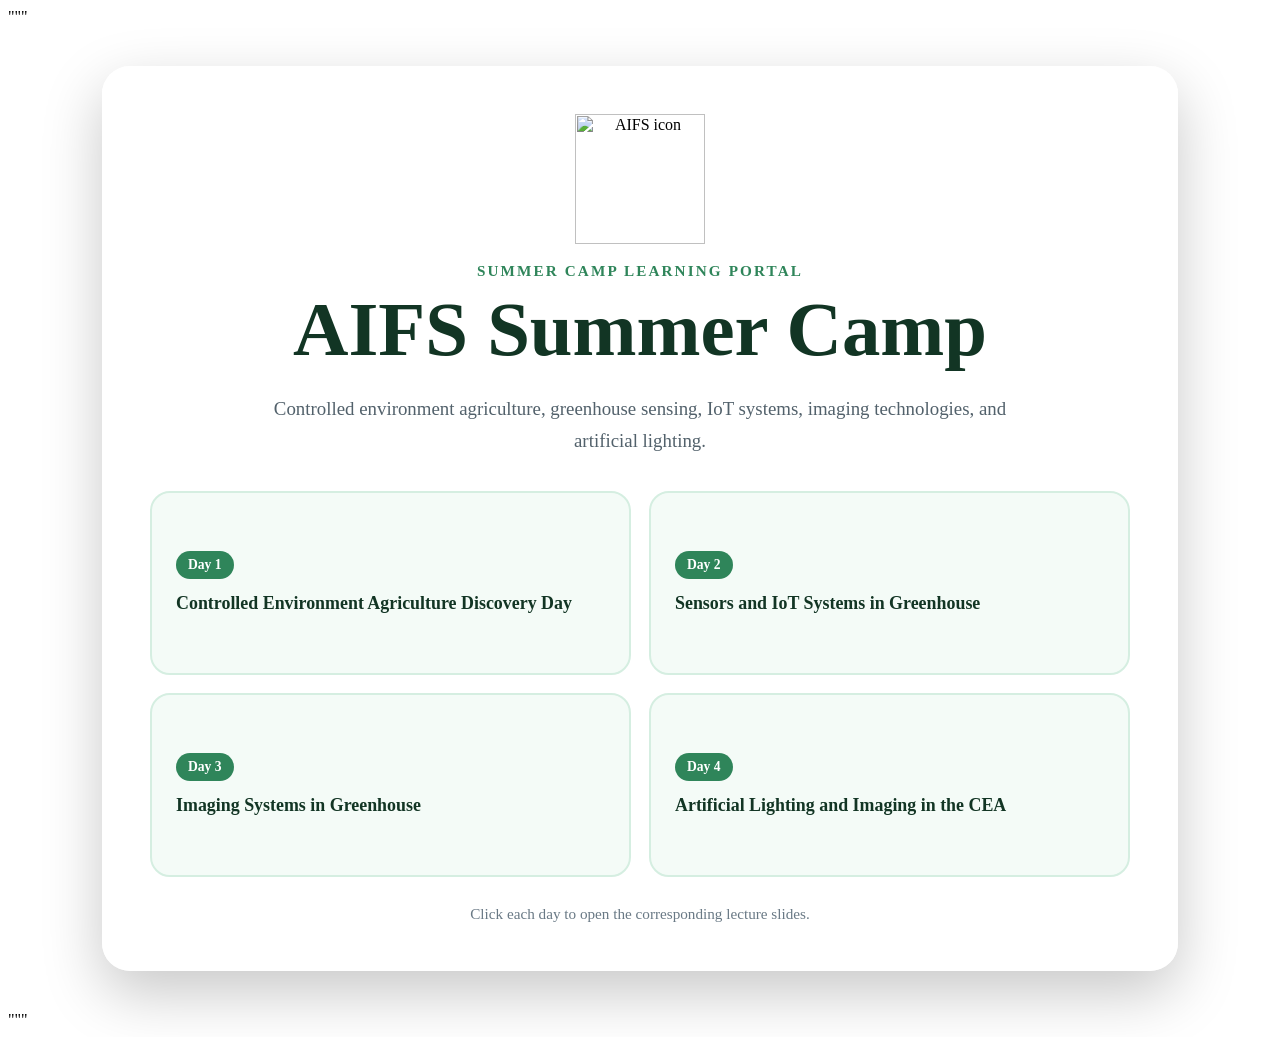
==== index.html @ a316f8f2 "First Commit" ====
"""<!DOCTYPE html>
<html lang="en">
<head>
  <meta charset="UTF-8" />
  <meta name="viewport" content="width=device-width, initial-scale=1.0" />
  <title>AIFS Summer Camp</title>
  <link rel="stylesheet" href="style.css" />
</head>
<body>
  <main class="cover-page">
    <section class="hero-card">
      <!-- 
        AIFS icon/logo placeholder:
        Put your AIFS icon image inside the images folder and name it:
        aifs-icon.png

        Example path:
        images/aifs-icon.png
      -->
      <img src="images/aifs-icon.png" alt="AIFS icon" class="aifs-icon" />

      <p class="eyebrow">Summer Camp Learning Portal</p>
      <h1>AIFS Summer Camp</h1>

      <p class="subtitle">
        Controlled environment agriculture, greenhouse sensing, IoT systems,
        imaging technologies, and artificial lighting.
      </p>

      <div class="button-grid">
        <a class="day-button" href="slides/day1-controlled-environment-agriculture-discovery-day.pdf">
          <span class="day-label">Day 1</span>
          <span class="day-title">Controlled Environment Agriculture Discovery Day</span>
        </a>

        <a class="day-button" href="slides/day2-sensors-and-iot-systems-in-greenhouse.pdf">
          <span class="day-label">Day 2</span>
          <span class="day-title">Sensors and IoT Systems in Greenhouse</span>
        </a>

        <a class="day-button" href="slides/day3-imaging-systems-in-greenhouse.pdf">
          <span class="day-label">Day 3</span>
          <span class="day-title">Imaging Systems in Greenhouse</span>
        </a>

        <a class="day-button" href="slides/day4-artificial-lighting-and-imaging-in-cea.pdf">
          <span class="day-label">Day 4</span>
          <span class="day-title">Artificial Lighting and Imaging in the CEA</span>
        </a>
      </div>

      <p class="note">
        Click each day to open the corresponding lecture slides.
      </p>
    </section>
  </main>
</body>
</html>
"""
---- style.css ----
"""* {
  box-sizing: border-box;
}

body {
  margin: 0;
  font-family: Arial, Helvetica, sans-serif;
  color: #1f2933;
  background:
    linear-gradient(rgba(14, 70, 47, 0.78), rgba(14, 70, 47, 0.78)),
    url("images/background.jpg");
  background-size: cover;
  background-position: center;
  background-attachment: fixed;
}

.cover-page {
  min-height: 100vh;
  display: flex;
  align-items: center;
  justify-content: center;
  padding: 40px 18px;
}

.hero-card {
  width: 100%;
  max-width: 980px;
  padding: 48px;
  text-align: center;
  background: rgba(255, 255, 255, 0.94);
  border-radius: 28px;
  box-shadow: 0 22px 60px rgba(0, 0, 0, 0.22);
}

.aifs-icon {
  width: 130px;
  height: 130px;
  object-fit: contain;
  margin-bottom: 18px;
}

.eyebrow {
  margin: 0 0 10px;
  font-size: 0.95rem;
  letter-spacing: 0.14em;
  text-transform: uppercase;
  color: #2f855a;
  font-weight: 700;
}

h1 {
  margin: 0;
  font-size: clamp(2.4rem, 6vw, 5rem);
  color: #123524;
  line-height: 1.05;
}

.subtitle {
  max-width: 760px;
  margin: 22px auto 34px;
  font-size: 1.18rem;
  line-height: 1.7;
  color: #52616b;
}

.button-grid {
  display: grid;
  grid-template-columns: repeat(2, minmax(0, 1fr));
  gap: 18px;
  margin-top: 20px;
}

.day-button {
  display: flex;
  flex-direction: column;
  justify-content: center;
  min-height: 132px;
  padding: 24px;
  text-decoration: none;
  text-align: left;
  border-radius: 20px;
  background: #f4fbf7;
  border: 2px solid #d5eee1;
  color: #123524;
  transition: transform 0.18s ease, box-shadow 0.18s ease, border-color 0.18s ease;
}

.day-button:hover {
  transform: translateY(-4px);
  box-shadow: 0 14px 28px rgba(31, 78, 61, 0.18);
  border-color: #2f855a;
}

.day-label {
  display: inline-block;
  width: fit-content;
  margin-bottom: 12px;
  padding: 6px 12px;
  border-radius: 999px;
  background: #2f855a;
  color: white;
  font-size: 0.85rem;
  font-weight: 700;
}

.day-title {
  font-size: 1.12rem;
  font-weight: 700;
  line-height: 1.35;
}

.note {
  margin: 28px 0 0;
  font-size: 0.95rem;
  color: #697985;
}

@media (max-width: 720px) {
  .hero-card {
    padding: 34px 22px;
  }

  .button-grid {
    grid-template-columns: 1fr;
  }

  .day-button {
    min-height: 112px;
  }

  .aifs-icon {
    width: 105px;
    height: 105px;
  }
}
"""
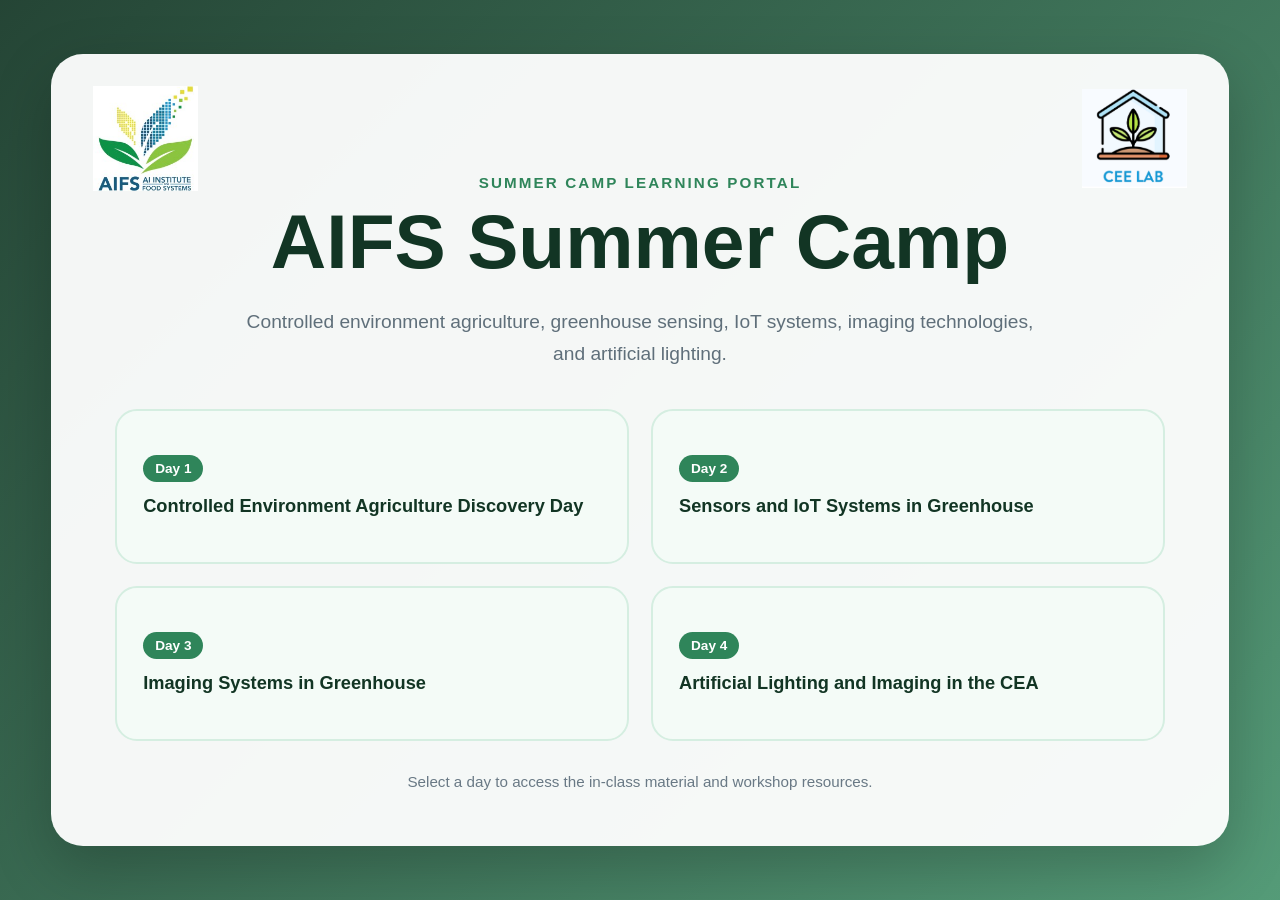
==== commit 5ad810fb: "add tentative in-class-material" ====
--- a/index.html
+++ b/index.html
@@ -1,4 +1,4 @@
-"""<!DOCTYPE html>
+<!DOCTYPE html>
 <html lang="en">
 <head>
   <meta charset="UTF-8" />
@@ -6,18 +6,20 @@
   <title>AIFS Summer Camp</title>
   <link rel="stylesheet" href="style.css" />
 </head>
+
 <body>
   <main class="cover-page">
     <section class="hero-card">
-      <!-- 
-        AIFS icon/logo placeholder:
-        Put your AIFS icon image inside the images folder and name it:
-        aifs-icon.png
 
-        Example path:
-        images/aifs-icon.png
-      -->
-      <img src="images/aifs-icon.png" alt="AIFS icon" class="aifs-icon" />
+    <div class="hero-logo-bar">
+    <div class="corner-logo left-logo">
+      <img src="images/aifs-icon.png" alt="AIFS icon" class="corner-icon" />
+    </div>
+
+    <div class="corner-logo right-logo">
+      <img src="images/cee_lab-icon.png" alt="CEE Lab icon" class="corner-icon" />
+    </div>
+  </div>
 
       <p class="eyebrow">Summer Camp Learning Portal</p>
       <h1>AIFS Summer Camp</h1>
@@ -28,32 +30,32 @@
       </p>
 
       <div class="button-grid">
-        <a class="day-button" href="slides/day1-controlled-environment-agriculture-discovery-day.pdf">
+        <a class="day-button" href="day.html?day=1">
           <span class="day-label">Day 1</span>
           <span class="day-title">Controlled Environment Agriculture Discovery Day</span>
         </a>
 
-        <a class="day-button" href="slides/day2-sensors-and-iot-systems-in-greenhouse.pdf">
+        <a class="day-button" href="day.html?day=2">
           <span class="day-label">Day 2</span>
           <span class="day-title">Sensors and IoT Systems in Greenhouse</span>
         </a>
 
-        <a class="day-button" href="slides/day3-imaging-systems-in-greenhouse.pdf">
+        <a class="day-button" href="day.html?day=3">
           <span class="day-label">Day 3</span>
           <span class="day-title">Imaging Systems in Greenhouse</span>
         </a>
 
-        <a class="day-button" href="slides/day4-artificial-lighting-and-imaging-in-cea.pdf">
+        <a class="day-button" href="day.html?day=4">
           <span class="day-label">Day 4</span>
           <span class="day-title">Artificial Lighting and Imaging in the CEA</span>
         </a>
       </div>
 
       <p class="note">
-        Click each day to open the corresponding lecture slides.
+        Select a day to access the in-class material and workshop resources.
       </p>
+
     </section>
   </main>
 </body>
-</html>
-"""
+</html>
--- a/style.css
+++ b/style.css
@@ -1,94 +1,165 @@
-"""* {
+* {
   box-sizing: border-box;
+}
+
+:root {
+  --green-dark: #123524;
+  --green-main: #2f855a;
+  --green-light: #e7f6ed;
+  --text-main: #1f2933;
+  --text-muted: #5f6f7a;
+  --card-bg: rgba(255, 255, 255, 0.95);
 }
 
 body {
   margin: 0;
-  font-family: Arial, Helvetica, sans-serif;
-  color: #1f2933;
+  font-family: "Segoe UI", Arial, Helvetica, sans-serif;
+  color: var(--text-main);
   background:
-    linear-gradient(rgba(14, 70, 47, 0.78), rgba(14, 70, 47, 0.78)),
+    linear-gradient(135deg, rgba(18, 53, 36, 0.92), rgba(47, 133, 90, 0.82)),
     url("images/background.jpg");
   background-size: cover;
   background-position: center;
   background-attachment: fixed;
 }
 
-.cover-page {
+/* =========================
+   Main page layout
+========================= */
+
+.cover-page,
+.day-page {
   min-height: 100vh;
   display: flex;
   align-items: center;
   justify-content: center;
-  padding: 40px 18px;
-}
+  padding: 42px 18px;
+}
+
+/* =========================
+   Hero card
+========================= */
 
 .hero-card {
+  position: relative;
+  width: 92vw;
+  max-width: 1250px;
+  min-height: 760px;
+  padding: 120px 64px 56px;
+  text-align: center;
+  background: var(--card-bg);
+  border-radius: 32px;
+  box-shadow: 0 22px 60px rgba(0, 0, 0, 0.22);
+}
+
+.hero-logo-bar {
+  position: absolute;
+  top: 32px;
+  left: 42px;
+  right: 42px;
+  display: flex;
+  justify-content: space-between;
+  align-items: center;
+}
+
+.corner-logo {
+  display: flex;
+  align-items: center;
+}
+
+.corner-icon {
+  width: 105px;
+  height: 105px;
+  object-fit: contain;
+}
+
+.left-logo {
+  justify-content: flex-start;
+}
+
+.right-logo {
+  justify-content: flex-end;
+}
+
+/* =========================
+   Day card
+========================= */
+
+.day-card {
   width: 100%;
-  max-width: 980px;
+  max-width: 820px;
   padding: 48px;
   text-align: center;
-  background: rgba(255, 255, 255, 0.94);
+  background: var(--card-bg);
   border-radius: 28px;
   box-shadow: 0 22px 60px rgba(0, 0, 0, 0.22);
 }
 
-.aifs-icon {
-  width: 130px;
-  height: 130px;
-  object-fit: contain;
-  margin-bottom: 18px;
-}
+/* =========================
+   Text styling
+========================= */
 
 .eyebrow {
   margin: 0 0 10px;
   font-size: 0.95rem;
   letter-spacing: 0.14em;
   text-transform: uppercase;
-  color: #2f855a;
-  font-weight: 700;
+  color: var(--green-main);
+  font-weight: 800;
 }
 
 h1 {
   margin: 0;
-  font-size: clamp(2.4rem, 6vw, 5rem);
-  color: #123524;
+  font-size: clamp(2.6rem, 6vw, 5.4rem);
+  color: var(--green-dark);
   line-height: 1.05;
 }
 
+.day-card h1 {
+  font-size: clamp(2rem, 5vw, 3.6rem);
+}
+
 .subtitle {
-  max-width: 760px;
-  margin: 22px auto 34px;
-  font-size: 1.18rem;
+  max-width: 820px;
+  margin: 24px auto 38px;
+  font-size: 1.2rem;
   line-height: 1.7;
-  color: #52616b;
-}
+  color: var(--text-muted);
+}
+
+/* =========================
+   Main day buttons
+========================= */
 
 .button-grid {
   display: grid;
   grid-template-columns: repeat(2, minmax(0, 1fr));
-  gap: 18px;
-  margin-top: 20px;
+  gap: 22px;
+  margin-top: 24px;
 }
 
 .day-button {
   display: flex;
   flex-direction: column;
   justify-content: center;
-  min-height: 132px;
-  padding: 24px;
+  min-height: 155px;
+  padding: 26px;
+  text-align: left;
   text-decoration: none;
-  text-align: left;
-  border-radius: 20px;
+  border-radius: 22px;
   background: #f4fbf7;
   border: 2px solid #d5eee1;
-  color: #123524;
-  transition: transform 0.18s ease, box-shadow 0.18s ease, border-color 0.18s ease;
+  color: var(--green-dark);
+  transition:
+    transform 0.18s ease,
+    box-shadow 0.18s ease,
+    border-color 0.18s ease;
 }
 
 .day-button:hover {
   transform: translateY(-4px);
   box-shadow: 0 14px 28px rgba(31, 78, 61, 0.18);
-  border-color: #2f855a;
+  border-color: var(--green-main);
 }
 
 .day-label {
@@ -97,27 +168,189 @@
   margin-bottom: 12px;
   padding: 6px 12px;
   border-radius: 999px;
-  background: #2f855a;
+  background: var(--green-main);
   color: white;
   font-size: 0.85rem;
-  font-weight: 700;
+  font-weight: 800;
 }
 
 .day-title {
-  font-size: 1.12rem;
-  font-weight: 700;
+  font-size: 1.14rem;
+  font-weight: 800;
   line-height: 1.35;
 }
 
+.day-subtitle {
+  margin-top: 8px;
+  color: var(--text-muted);
+  line-height: 1.45;
+  font-size: 0.98rem;
+}
+
 .note {
-  margin: 28px 0 0;
+  margin: 32px 0 0;
   font-size: 0.95rem;
   color: #697985;
 }
 
-@media (max-width: 720px) {
+/* =========================
+   Inner day page buttons
+========================= */
+
+.path-buttons {
+  display: flex;
+  justify-content: center;
+  gap: 24px;
+  flex-wrap: wrap;
+  margin: 30px 0;
+}
+
+.nav-button {
+  display: inline-flex;
+  align-items: center;
+  justify-content: center;
+  min-width: 230px;
+  min-height: 78px;
+  padding: 20px 30px;
+  border-radius: 16px;
+  color: white;
+  font-size: 1.12rem;
+  font-weight: 800;
+  text-decoration: none;
+  box-shadow: 0 10px 24px rgba(0, 0, 0, 0.22);
+  transition:
+    transform 0.18s ease,
+    box-shadow 0.18s ease;
+}
+
+.nav-button:hover {
+  transform: translateY(-3px);
+  box-shadow: 0 14px 28px rgba(0, 0, 0, 0.28);
+}
+
+.nav-button.material {
+  background: linear-gradient(135deg, #11998e 0%, #38ef7d 100%);
+}
+
+.nav-button.workshop {
+  background: linear-gradient(135deg, #ff6b6b 0%, #ee5a52 100%);
+}
+
+.nav-button.back {
+  min-height: auto;
+  min-width: 160px;
+  margin-top: 18px;
+  padding: 15px 24px;
+  background: linear-gradient(135deg, #667eea 0%, #764ba2 100%);
+  font-size: 1rem;
+}
+
+/* =========================
+   Description section
+========================= */
+
+.description {
+  margin: 32px auto 8px;
+  max-width: 650px;
+  color: var(--text-muted);
+  font-size: 1rem;
+  line-height: 1.7;
+  text-align: left;
+}
+
+.description p {
+  text-align: center;
+}
+
+.description ul {
+  padding-left: 22px;
+}
+
+/* =========================
+   PDF viewer page
+========================= */
+
+.viewer-body {
+  margin: 0;
+  background: #f5f7f8;
+  font-family: "Segoe UI", Arial, Helvetica, sans-serif;
+}
+
+.viewer-header {
+  min-height: 82px;
+  display: flex;
+  align-items: center;
+  justify-content: space-between;
+  gap: 18px;
+  padding: 16px 28px;
+  color: white;
+  background: var(--green-dark);
+}
+
+.viewer-header h1 {
+  margin: 0;
+  color: white;
+  font-size: 1.35rem;
+}
+
+.viewer-header a {
+  color: white;
+  font-weight: 800;
+  text-decoration: none;
+}
+
+.pdf-frame {
+  display: block;
+  width: 100%;
+  height: calc(100vh - 82px);
+  border: none;
+  background: white;
+}
+
+/* =========================
+   Mobile layout
+========================= */
+
+@media (max-width: 760px) {
+  .cover-page,
+  .day-page {
+    padding: 24px 12px;
+  }
+
   .hero-card {
+    width: 94vw;
+    max-width: 94vw;
+    min-height: auto;
+    padding: 120px 24px 36px;
+    border-radius: 24px;
+  }
+
+  .day-card {
     padding: 34px 22px;
+  }
+
+  .hero-logo-bar {
+    top: 22px;
+    left: 22px;
+    right: 22px;
+  }
+  .corner-logo {
+    display: flex;
+    align-items: center;
+  }
+
+  .corner-icon {
+    width: 62px;
+    height: 62px;
+    object-fit: contain;
+  }
+
+  h1 {
+    font-size: clamp(2.2rem, 10vw, 3.4rem);
+  }
+
+  .subtitle {
+    font-size: 1.02rem;
   }
 
   .button-grid {
@@ -125,13 +358,25 @@
   }
 
   .day-button {
-    min-height: 112px;
-  }
-
-  .aifs-icon {
-    width: 105px;
-    height: 105px;
-  }
-}
-"""
-
+    min-height: 124px;
+  }
+
+  .path-buttons {
+    flex-direction: column;
+    gap: 18px;
+  }
+
+  .nav-button {
+    width: 100%;
+    min-width: auto;
+  }
+
+  .viewer-header {
+    flex-direction: column;
+    align-items: flex-start;
+  }
+
+  .pdf-frame {
+    height: calc(100vh - 120px);
+  }
+}
